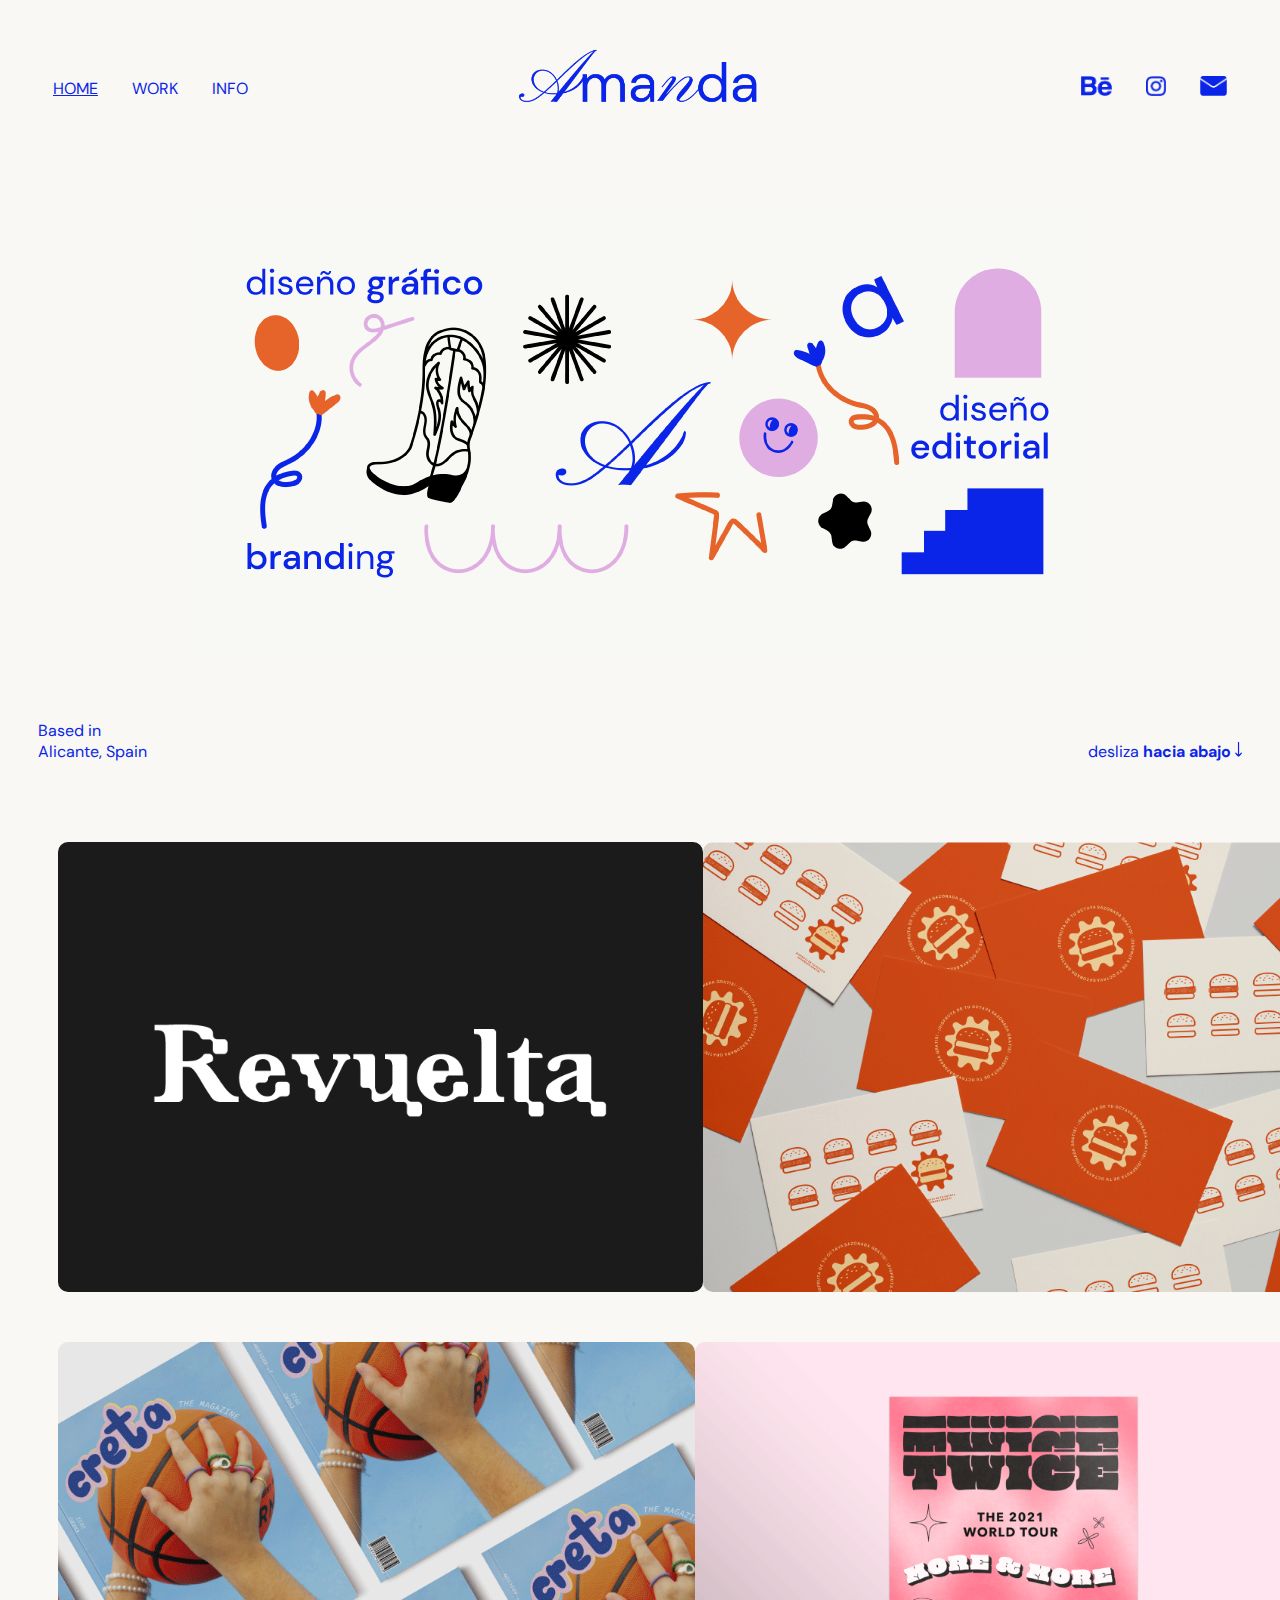
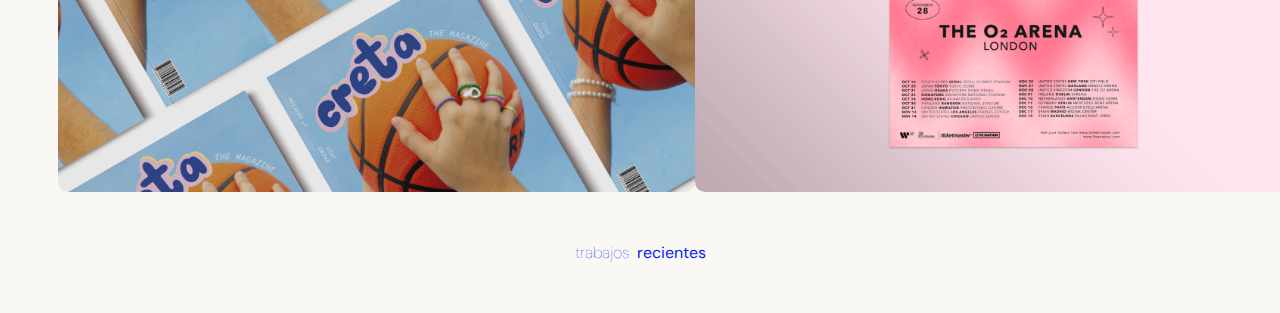
==== ejercicio_final/index.html @ d1cf4bf3 ":)" ====
<!DOCTYPE html>
<html lang="en">

<head>
    <meta charset="UTF-8">
    <meta http-equiv="X-UA-Compatible" content="IE=edge">
    <meta name="viewport" content="width=device-width, initial-scale=1.0">
    <link rel="stylesheet" href="css/style.css">
    <link
        href="https://fonts.googleapis.com/css2?family=DM+Sans:ital,wght@0,400;0,500;0,700;1,400;1,500;1,700&display=swap"
        rel="stylesheet">
    <link rel="icon" type="image/x-icon" href="img/favicon.png">
    <title>by amanda</title>
</head>

<body>
    <header>
        <ul>
            <li id="home"><a href="#">HOME</a></li>
            <li><a href="work/work.html">WORK</a></li>
            <li><a href="#">INFO</a></li>
        </ul>

        <img id="logo" src="img/amanda.png" alt="logo">

        <ul>
            <li><img class="rrss" src="img/behance.png" alt="behance"></li>
            <li><img class="rrss" src="img/ig.png" alt="instagram"></li>
            <li><img class="rrss" src="img/gmail.png" alt="correo"></li>
        </ul>

    </header>
    <main>
        <img id="cabecera" src="img/cabecera.png" alt="cabecera">
        <span id="descripcion">
            Based in <br>
            Alicante, Spain
            <span> <br>
                desliza <b>hacia abajo</b> <img id="flecha" src="img/flecha.png" alt="flecha">
            </span>
        </span>
        <div class="proyectos">
            <img src="img/revuelta.png" alt="revuelta">
            <img src="img/lasazonada.png" alt="lasazonada">
        </div>
        <div class="proyectos">
            <img src="img/creta.png" alt="creta">
            <img src="img/cartel.png" alt="cartel">
        </div>
        <span id="end">trabajos &nbsp;<b>recientes</b> </span>
    </main>

</body>

</html>
---- ejercicio_final/css/style.css ----
/* estilo general de la página */

body {
    background-color: #f9f8f5;
    font-family: 'DM Sans', sans-serif;
    color: #0b25e8;
}

::-webkit-scrollbar {
    width: 12px;
  }
   
::-webkit-scrollbar-thumb {
    background: #0b25e8; 
    border-radius: 10px;
  }

/* estilo encabezado */

header {
    padding: 30px;
    display: flex;
    align-items: center;
    justify-content: space-between;
    margin: auto;
}

a.visited {
	color: #0b25e8;
}

ul {
    padding: 0%;
}

li {
    list-style: none;
    display: inline;
    margin: 15px;
}

li a {
    text-decoration: none;
    color: #0b25e8;
}

li a:hover {
    color: #e6642a;
}

#home {
    text-decoration: underline;
}

#logo {
    height: 100px;
    margin-right: 50px;
}

.rrss {
    height: 20px;
}

/* estilo cuerpo */

main {
    padding-top: 40px;
}

#cabecera { 
    display: block;
    margin: auto;
    margin-bottom: 30px;
    justify-content: center;
}

#descripcion {
    display: flex;
    justify-content: space-between;
    padding: 30px;
    margin: auto;
}

#flecha {
    height: 15px;
}

#end {
    font-weight: lighter;
    display: flex;
    justify-content: center;
    margin-bottom: 50px;
}

.proyectos {
    display: flex;
    justify-content: space-between;
    height: 450px;
    margin: 50px;
}

.proyectos img {
    border-radius:10px;
}
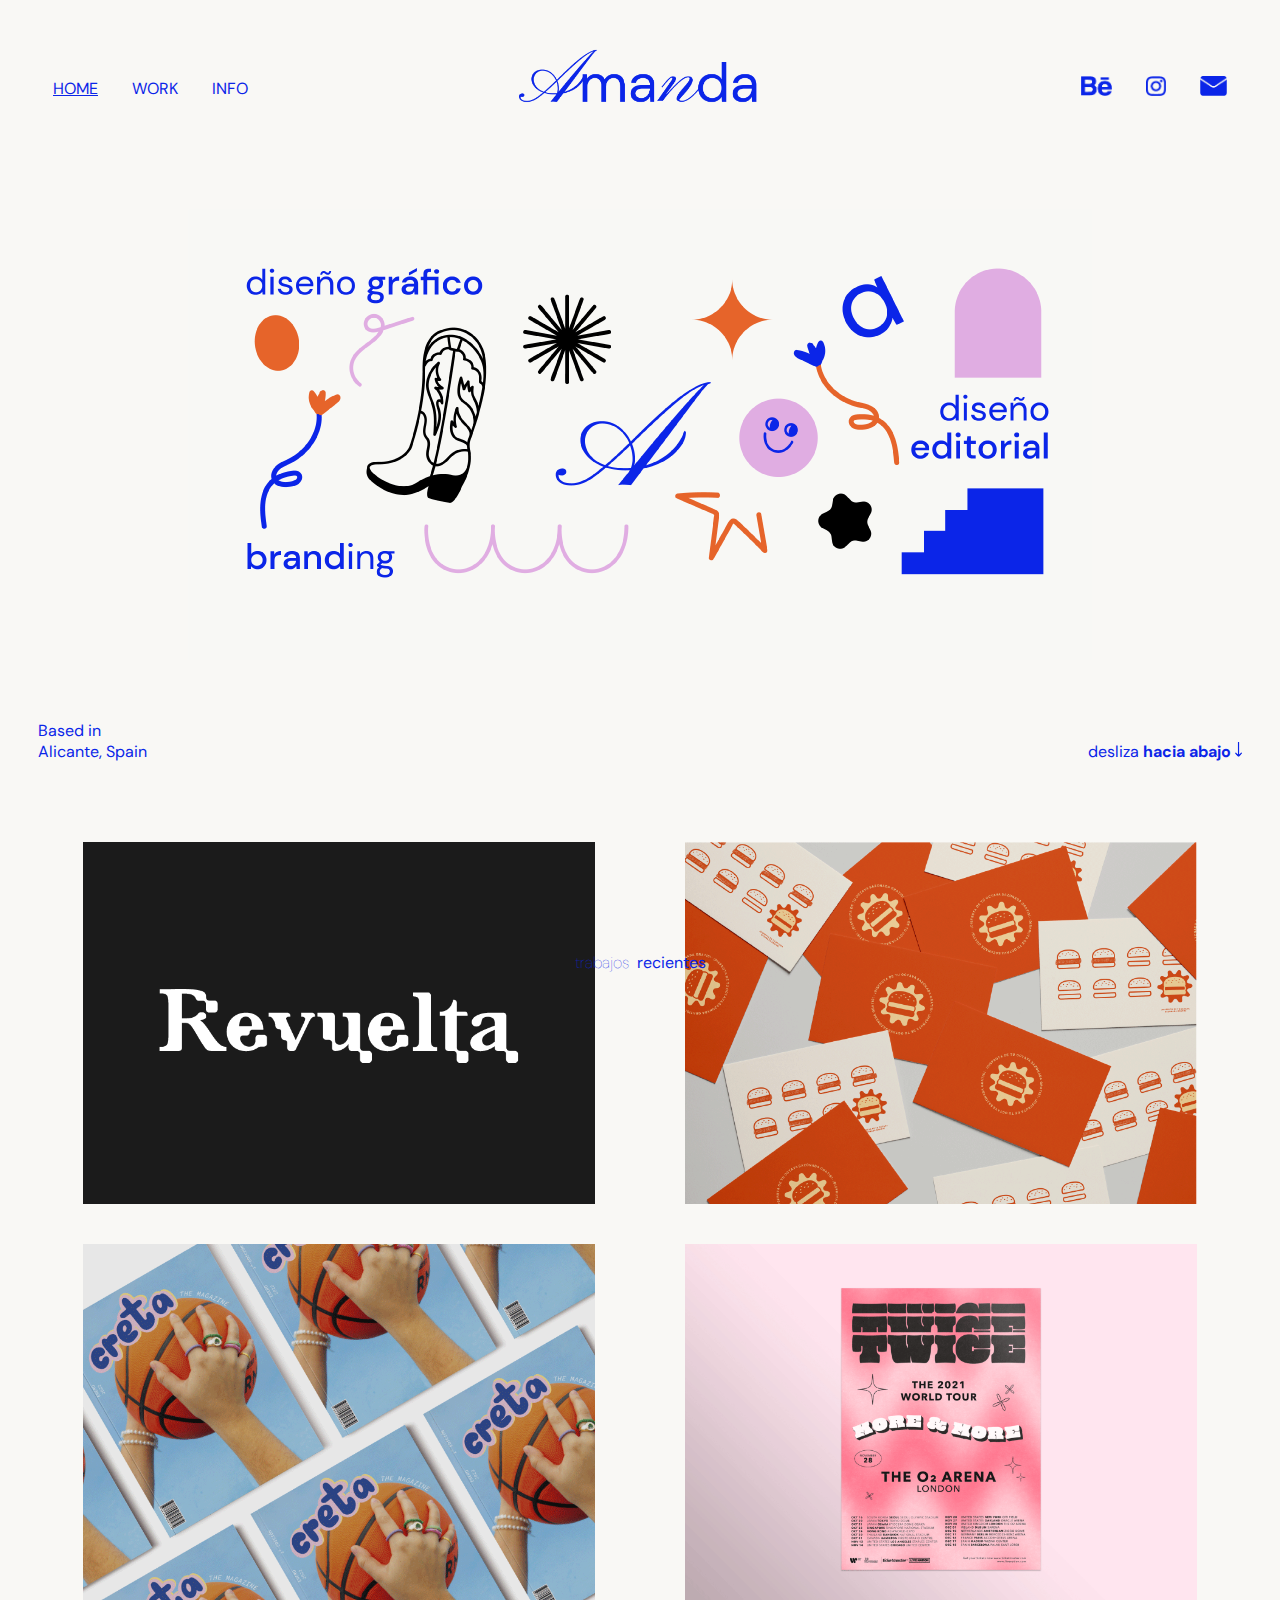
==== commit 77f0f391: "hola" ====
--- a/ejercicio_final/index.html
+++ b/ejercicio_final/index.html
@@ -42,13 +42,13 @@
         <div class="proyectos">
             <img src="img/revuelta.png" alt="revuelta">
             <img src="img/lasazonada.png" alt="lasazonada">
-        </div>
-        <div class="proyectos">
             <img src="img/creta.png" alt="creta">
             <img src="img/cartel.png" alt="cartel">
         </div>
-        <span id="end">trabajos &nbsp;<b>recientes</b> </span>
     </main>
+    <footer>
+        <span class="end">trabajos &nbsp;<b>recientes</b> </span>
+    </footer>
 
 </body>
 
--- a/ejercicio_final/css/style.css
+++ b/ejercicio_final/css/style.css
@@ -66,6 +66,7 @@
 
 main {
     padding-top: 40px;
+    display: block;
 }
 
 #cabecera { 
@@ -86,23 +87,29 @@
     height: 15px;
 }
 
-#end {
+.end {
     font-weight: lighter;
     display: flex;
     justify-content: center;
-    margin-bottom: 50px;
 }
 
 .proyectos {
     display: flex;
-    justify-content: space-between;
-    height: 450px;
-    margin: 50px;
+    flex-wrap: wrap;
+    justify-content: space-around;
+    height: 100px;
+    margin: 30px;
 }
 
 .proyectos img {
     border-radius:10px;
+    width: 40vw;
+    padding: 20px;
 }
 
+/* estilo footer */
 
+footer {
+    display: block;
+}
 
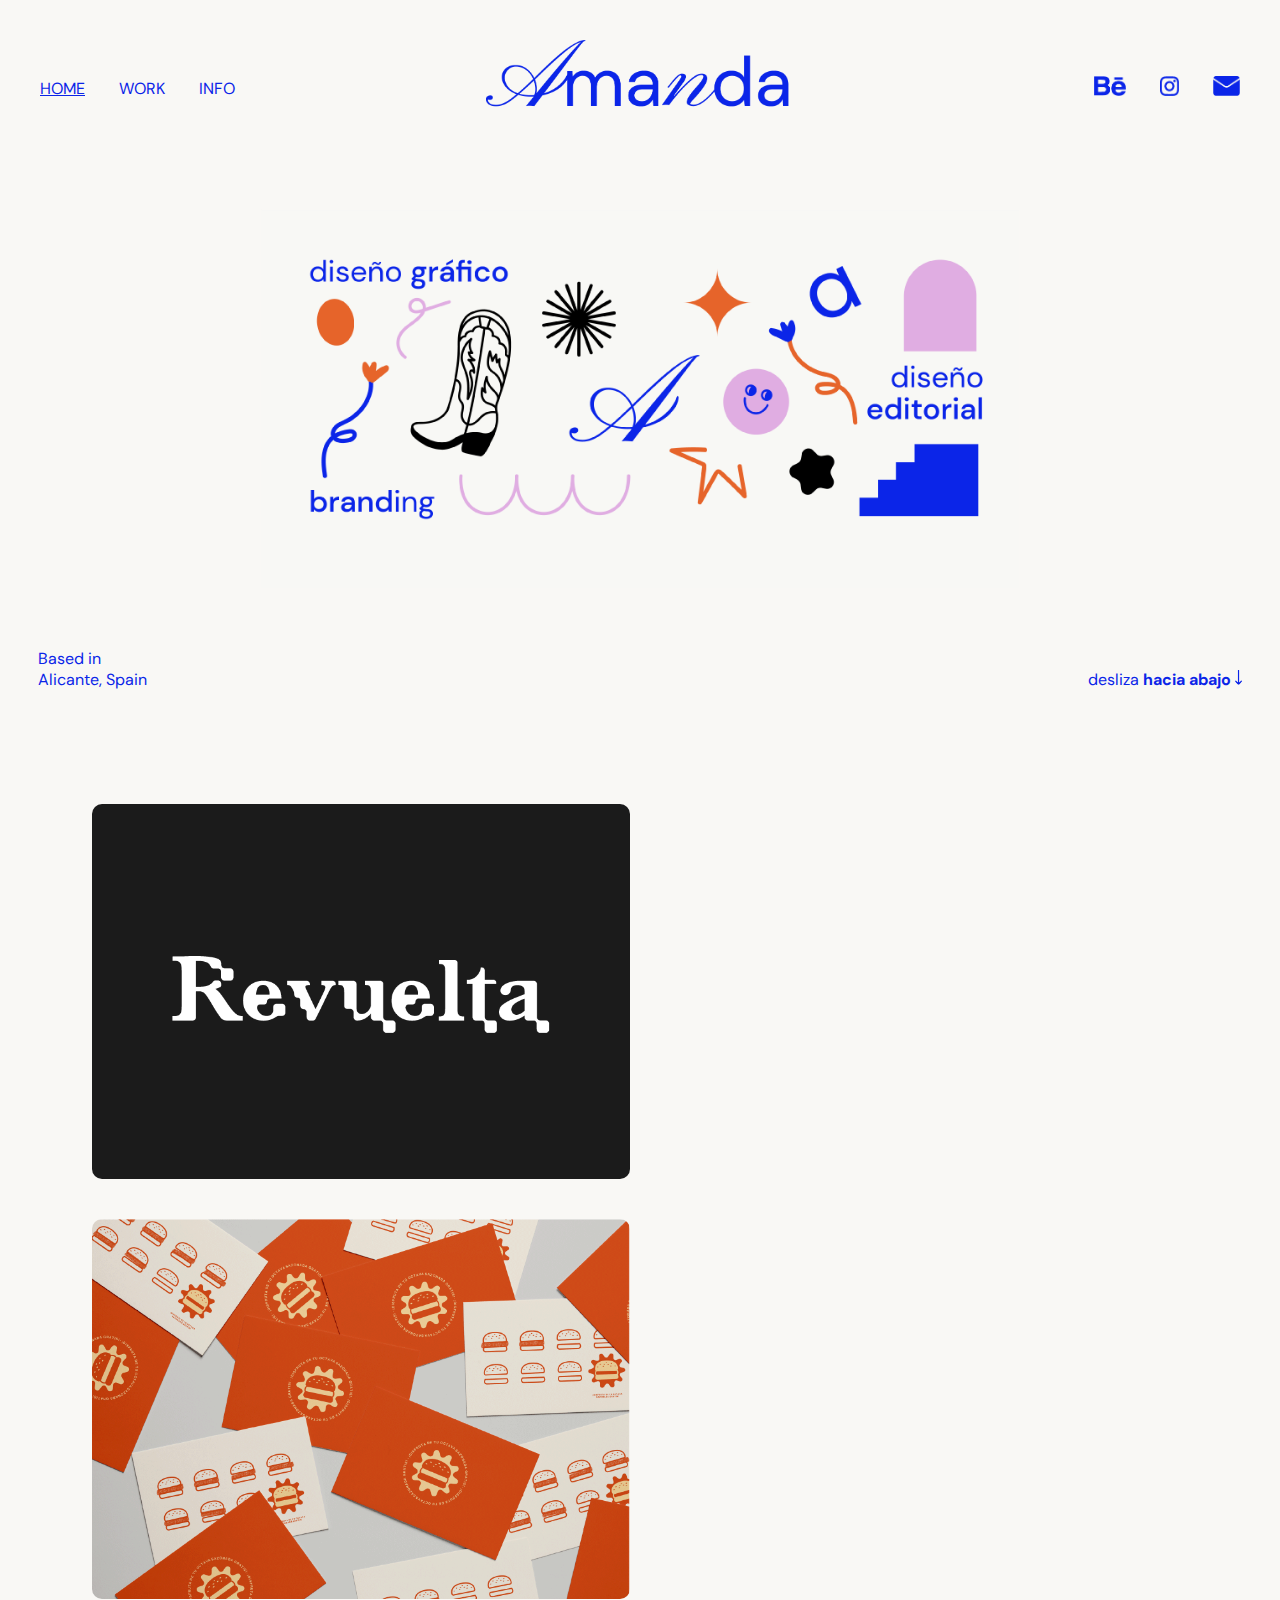
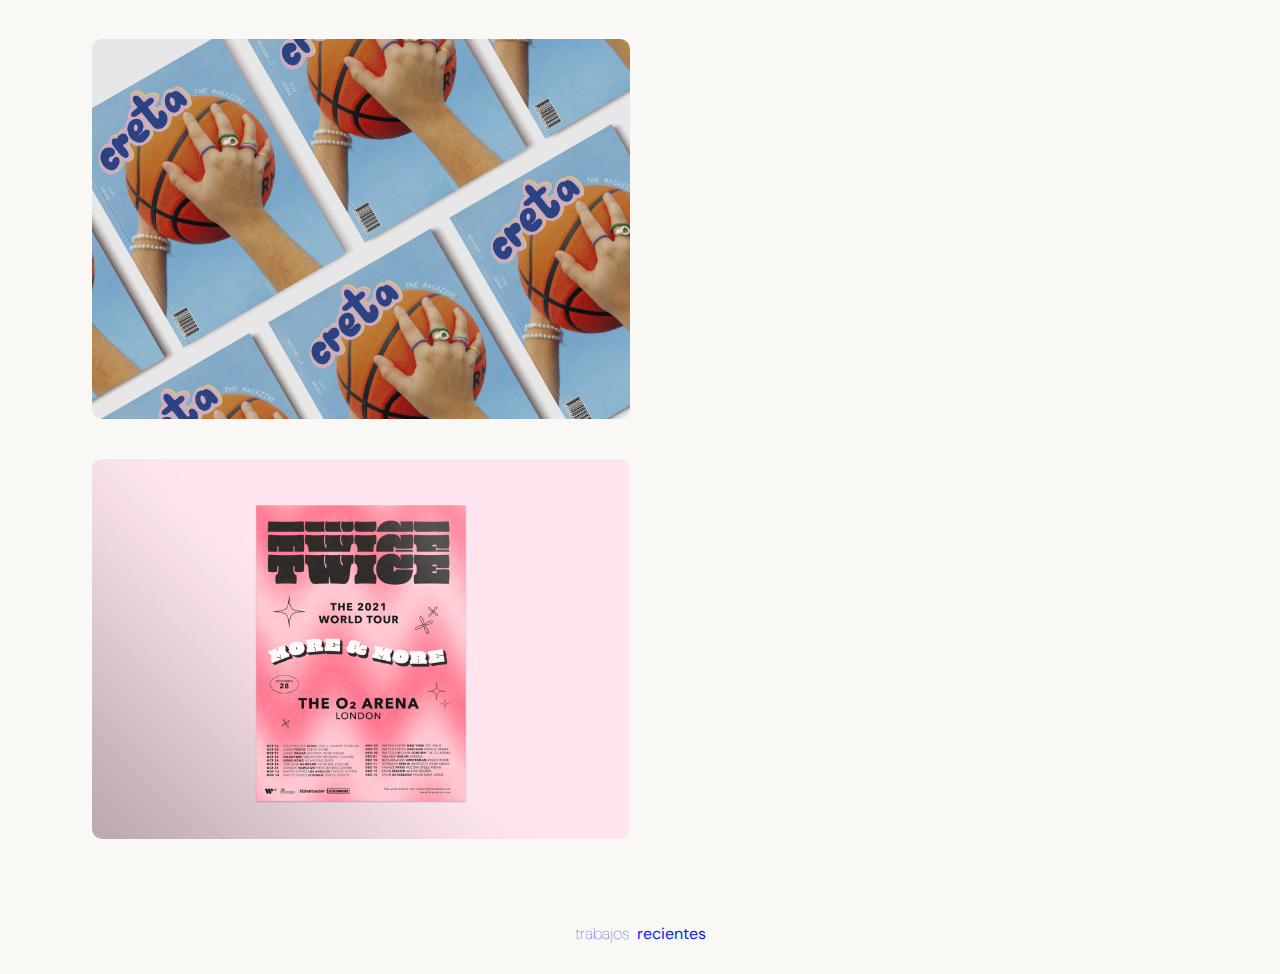
==== commit 5e2a6307: ":)" ====
--- a/ejercicio_final/index.html
+++ b/ejercicio_final/index.html
@@ -24,9 +24,9 @@
         <img id="logo" src="img/amanda.png" alt="logo">
 
         <ul>
-            <li><img class="rrss" src="img/behance.png" alt="behance"></li>
-            <li><img class="rrss" src="img/ig.png" alt="instagram"></li>
-            <li><img class="rrss" src="img/gmail.png" alt="correo"></li>
+            <li><a href="https://www.behance.net/amandaburgos3"><img class="rrss" src="img/behance.png" alt="behance"></a> </li>
+            <li><a href="https://www.instagram.com/amand4.png/"> <img class="rrss" src="img/ig.png" alt="instagram"></a></li>
+            <li><a href="mailto:amandaburgos@alu.easda.es"> <img class="rrss" src="img/gmail.png" alt="correo"></a></li>
         </ul>
 
     </header>
--- a/ejercicio_final/css/style.css
+++ b/ejercicio_final/css/style.css
@@ -19,7 +19,7 @@
 /* estilo encabezado */
 
 header {
-    padding: 30px;
+    padding: 17px;
     display: flex;
     align-items: center;
     justify-content: space-between;
@@ -54,7 +54,7 @@
 }
 
 #logo {
-    height: 100px;
+    width: 25%;
     margin-right: 50px;
 }
 
@@ -72,6 +72,7 @@
 #cabecera { 
     display: block;
     margin: auto;
+    width: 60%;
     margin-bottom: 30px;
     justify-content: center;
 }
@@ -87,23 +88,17 @@
     height: 15px;
 }
 
-.end {
-    font-weight: lighter;
-    display: flex;
-    justify-content: center;
-}
-
 .proyectos {
     display: flex;
     flex-wrap: wrap;
-    justify-content: space-around;
-    height: 100px;
-    margin: 30px;
+    justify-content: space-between;
+    width: 90vw;
+    margin: 5vw;
 }
 
 .proyectos img {
-    border-radius:10px;
-    width: 40vw;
+    border-radius:30px;
+    width: 42vmax;
     padding: 20px;
 }
 
@@ -113,3 +108,10 @@
     display: block;
 }
 
+.end {
+    font-weight: lighter;
+    display: flex;
+    justify-content: center;
+    margin-bottom: 30px;
+}
+
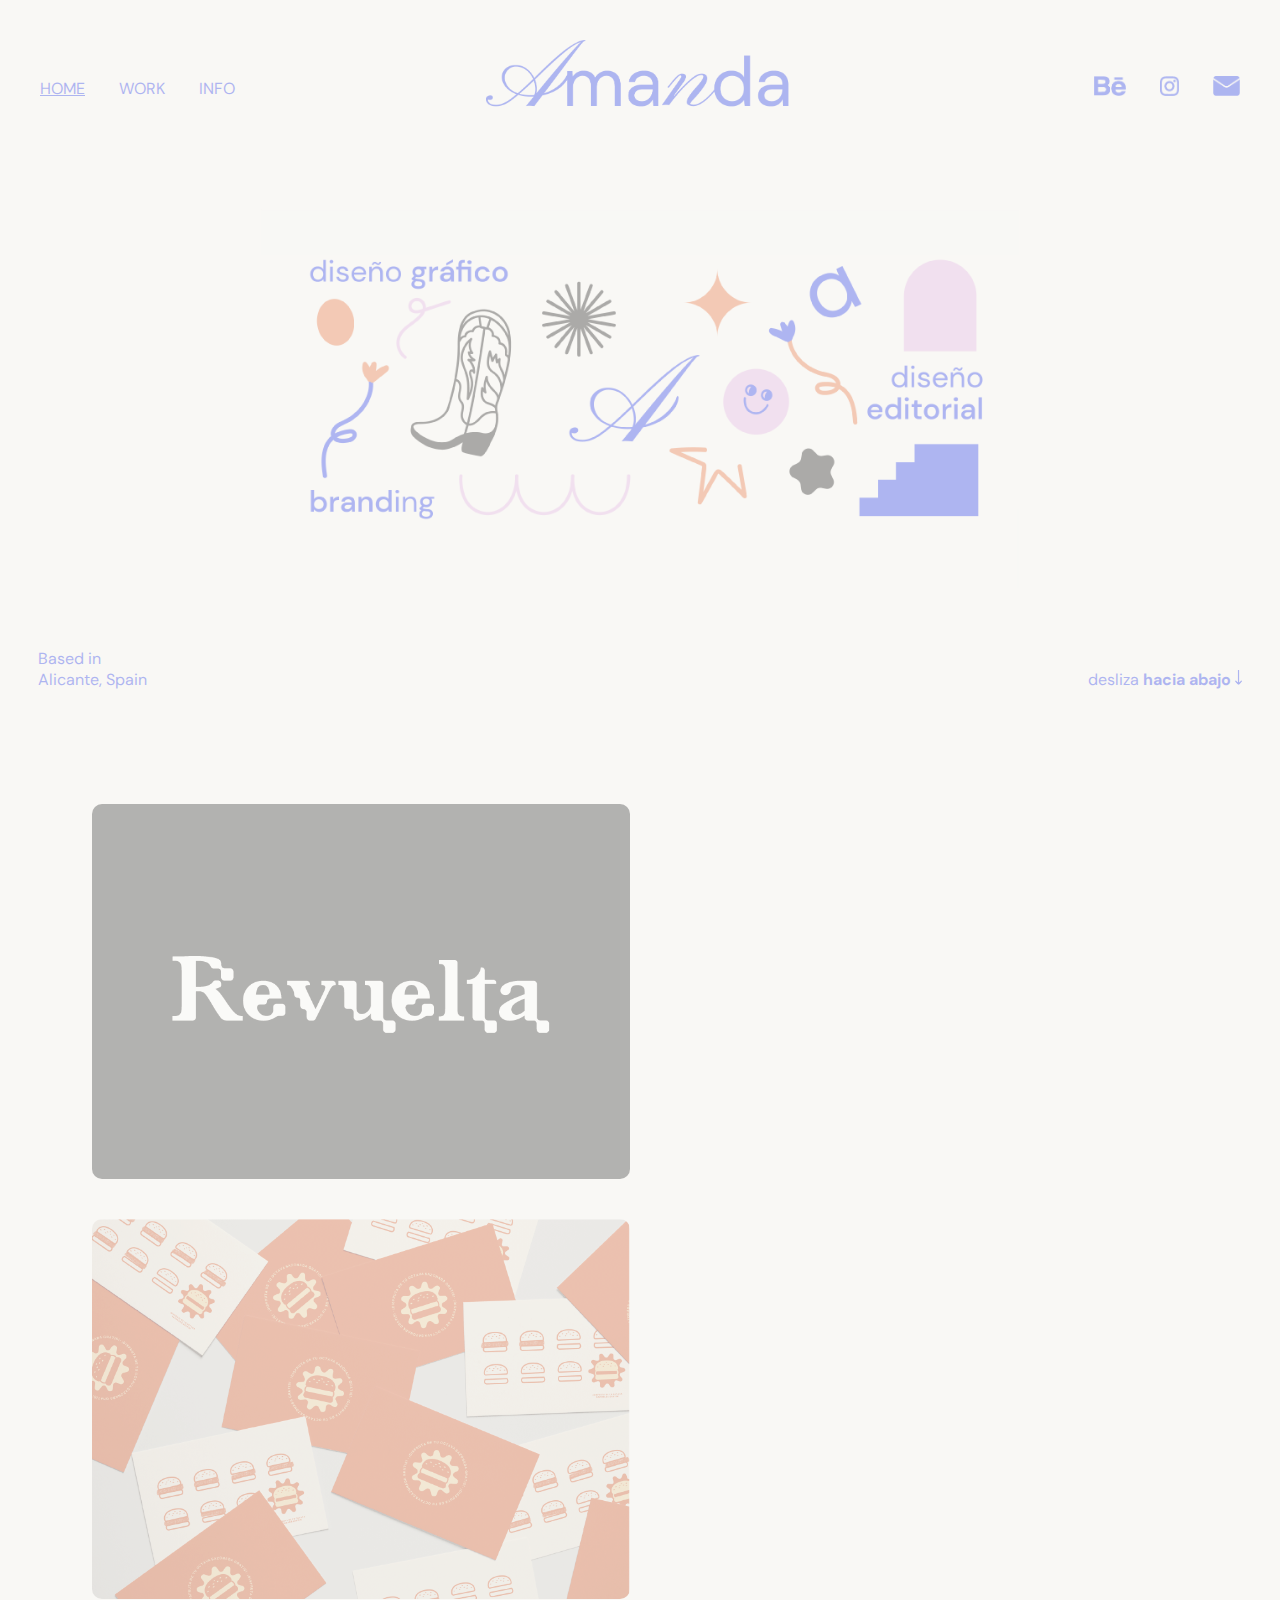
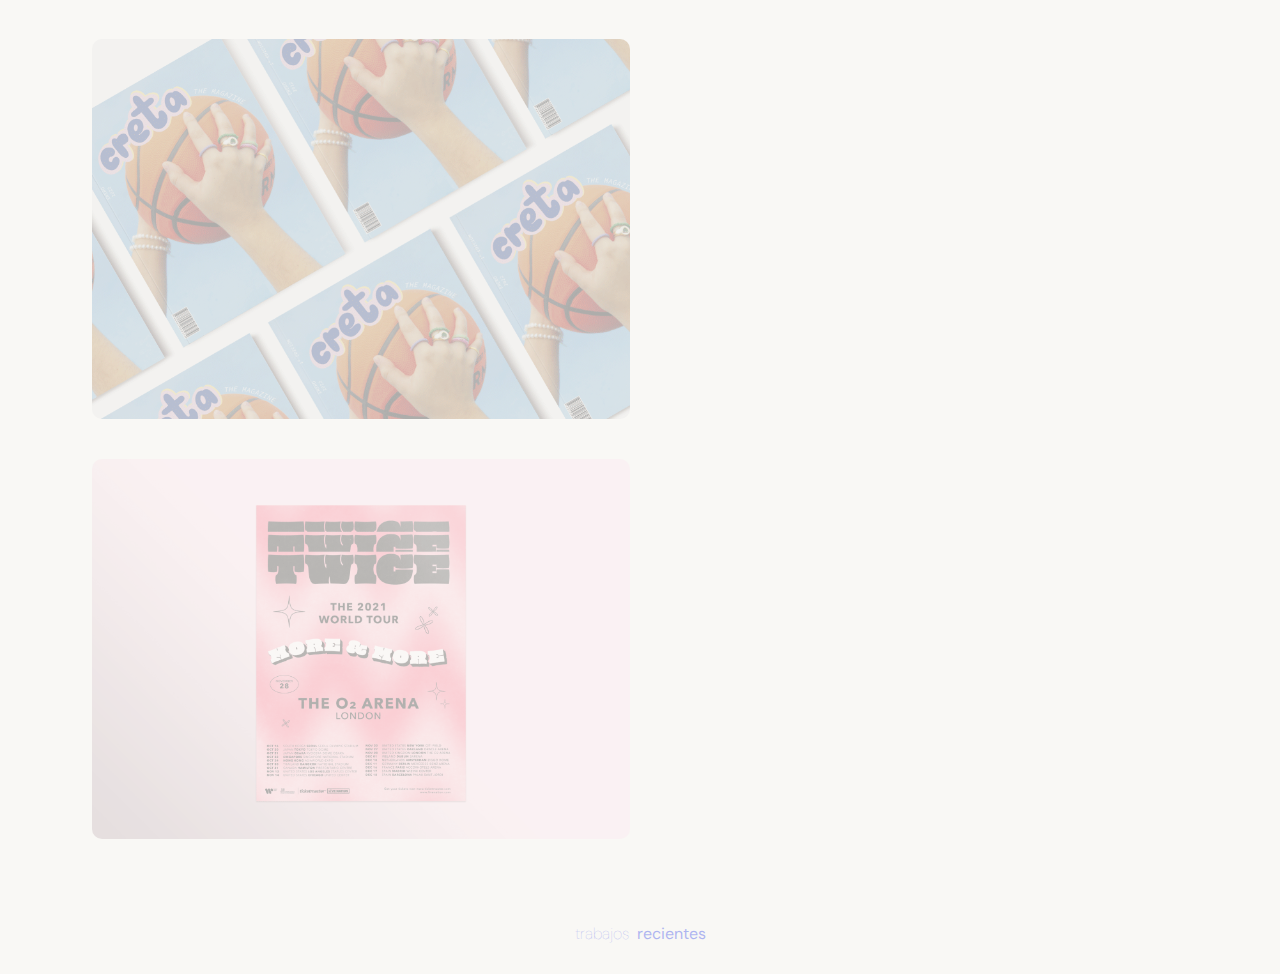
==== commit 64aa2ba6: ":)" ====
--- a/ejercicio_final/index.html
+++ b/ejercicio_final/index.html
@@ -5,11 +5,19 @@
     <meta charset="UTF-8">
     <meta http-equiv="X-UA-Compatible" content="IE=edge">
     <meta name="viewport" content="width=device-width, initial-scale=1.0">
+    <script type="text/javascript" src="https://ajax.googleapis.com/ajax/libs/jquery/1.7.2/jquery.min.js"></script>
+    <script type="text/javascript">
+   $(document).ready(function(){
+   $('body').hide();
+   $('body').fadeIn(2000);
+   });
+   </script>
     <link rel="stylesheet" href="css/style.css">
     <link
         href="https://fonts.googleapis.com/css2?family=DM+Sans:ital,wght@0,400;0,500;0,700;1,400;1,500;1,700&display=swap"
         rel="stylesheet">
     <link rel="icon" type="image/x-icon" href="img/favicon.png">
+
     <title>by amanda</title>
 </head>
 
@@ -45,6 +53,7 @@
             <img src="img/creta.png" alt="creta">
             <img src="img/cartel.png" alt="cartel">
         </div>
+        
     </main>
     <footer>
         <span class="end">trabajos &nbsp;<b>recientes</b> </span>
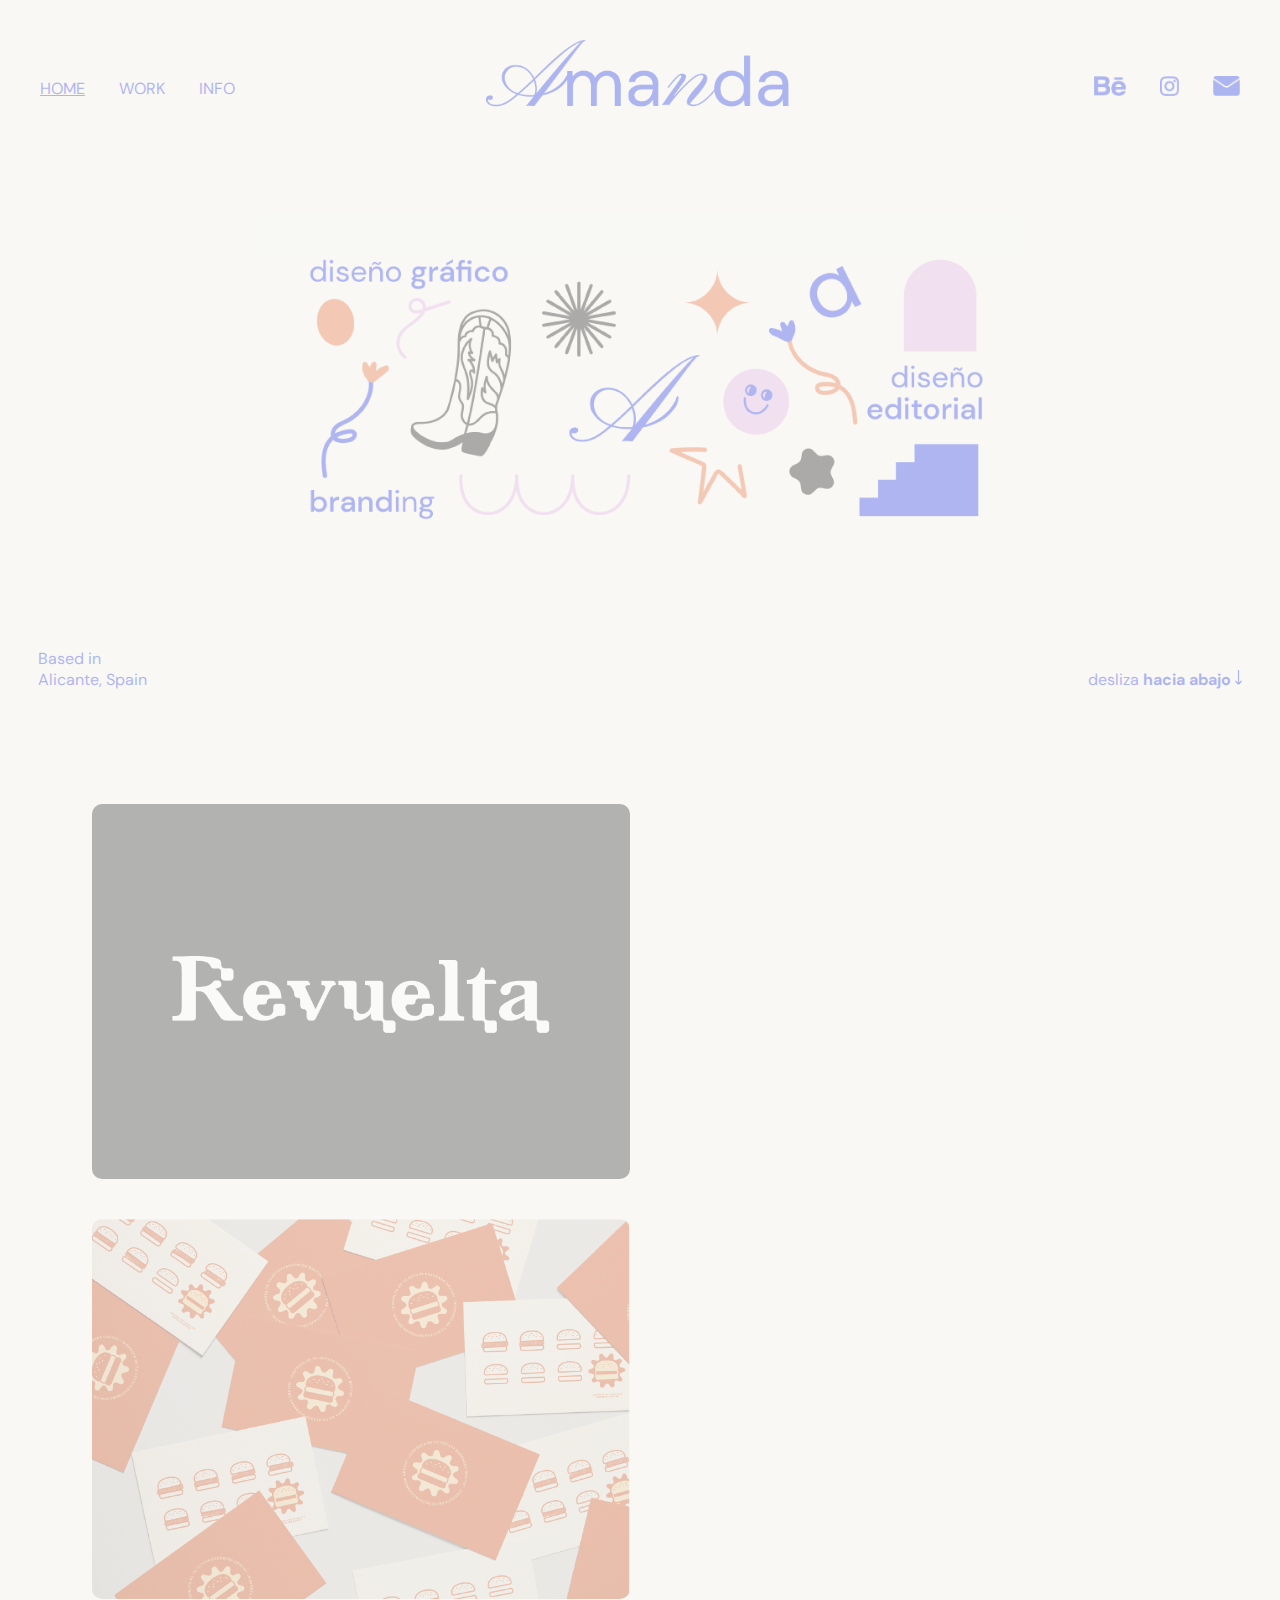
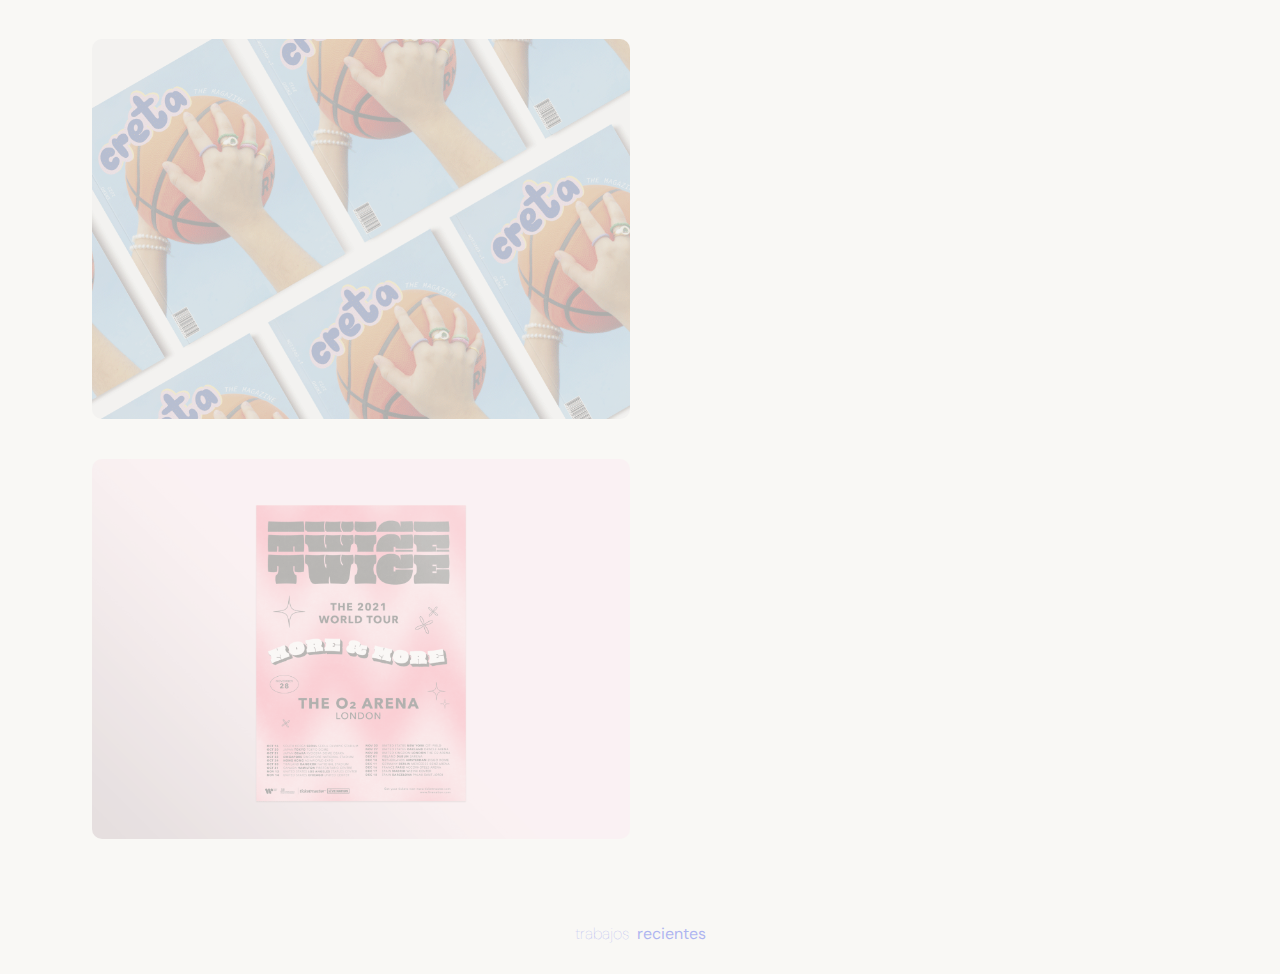
==== commit 395b6d41: "holis" ====
--- a/ejercicio_final/index.html
+++ b/ejercicio_final/index.html
@@ -26,7 +26,7 @@
         <ul>
             <li id="home"><a href="#">HOME</a></li>
             <li><a href="work/work.html">WORK</a></li>
-            <li><a href="#">INFO</a></li>
+            <li><a href="info/info.html">INFO</a></li>
         </ul>
 
         <img id="logo" src="img/amanda.png" alt="logo">
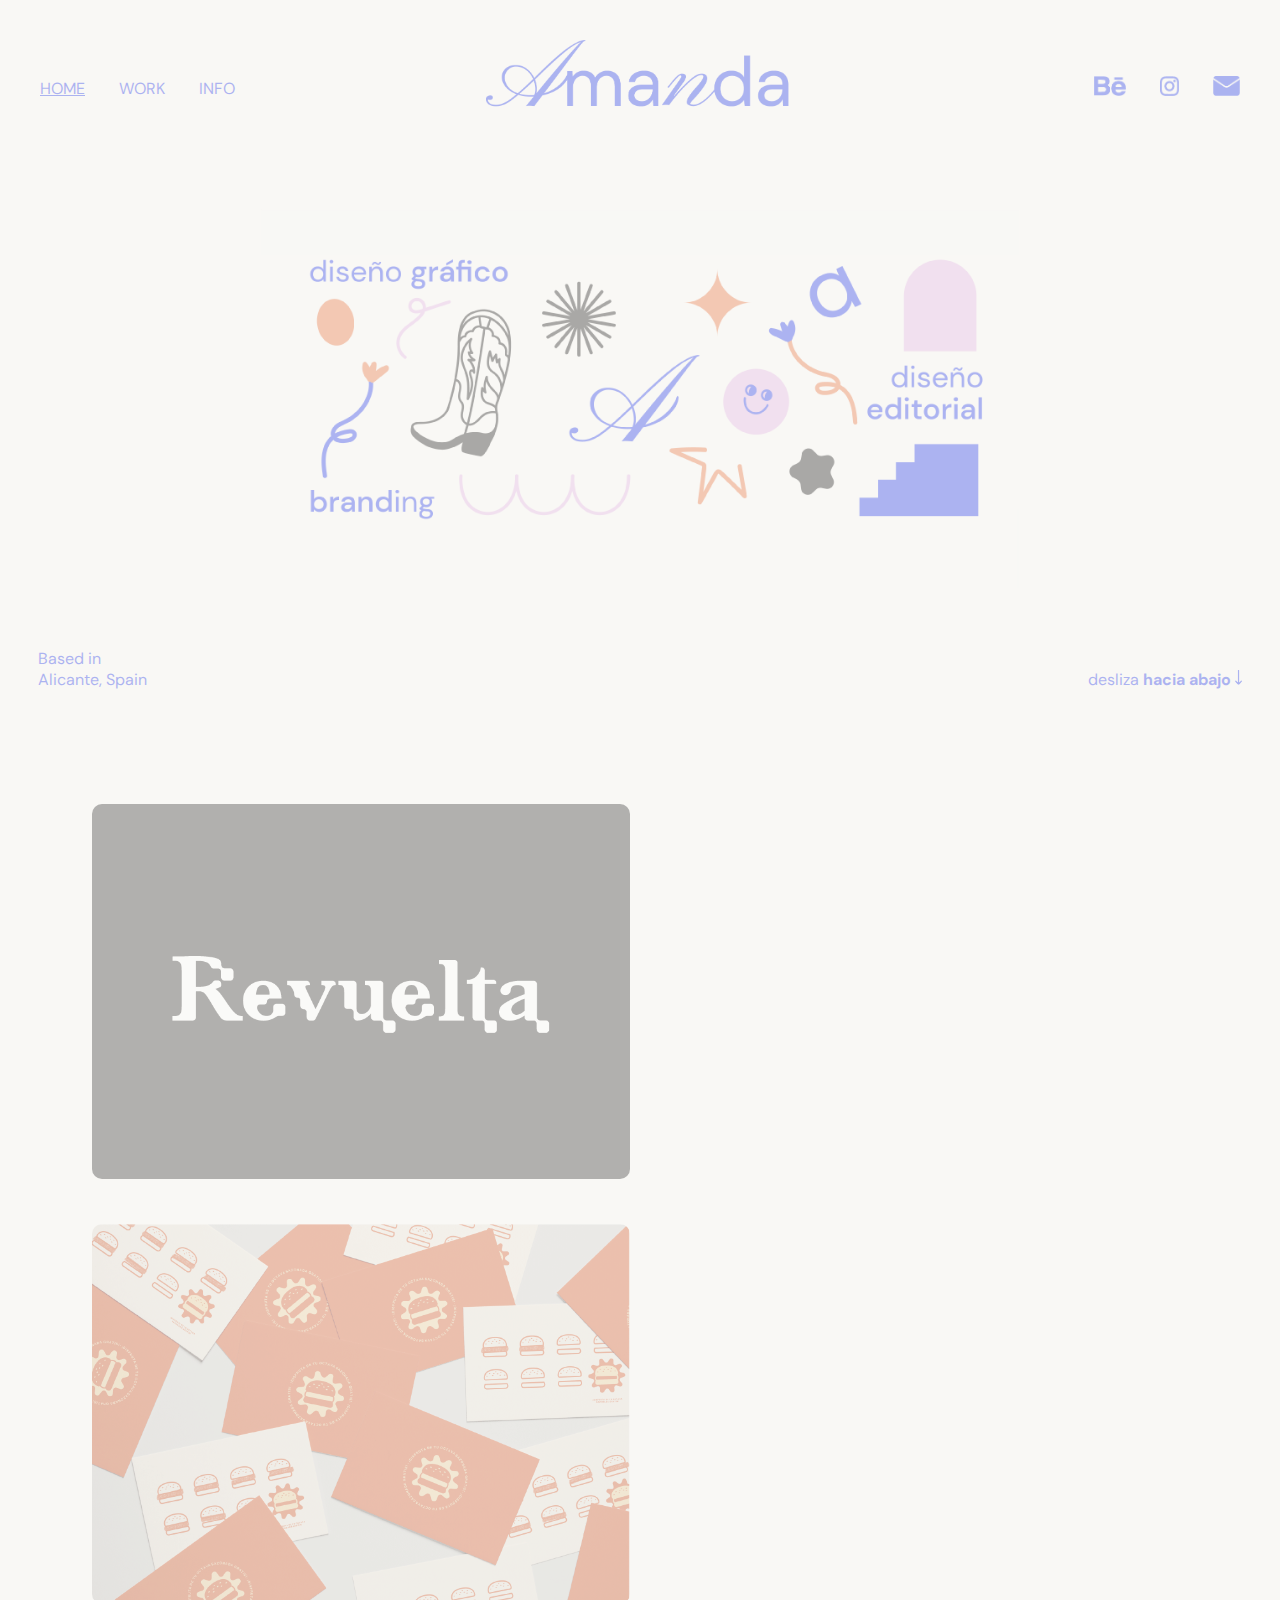
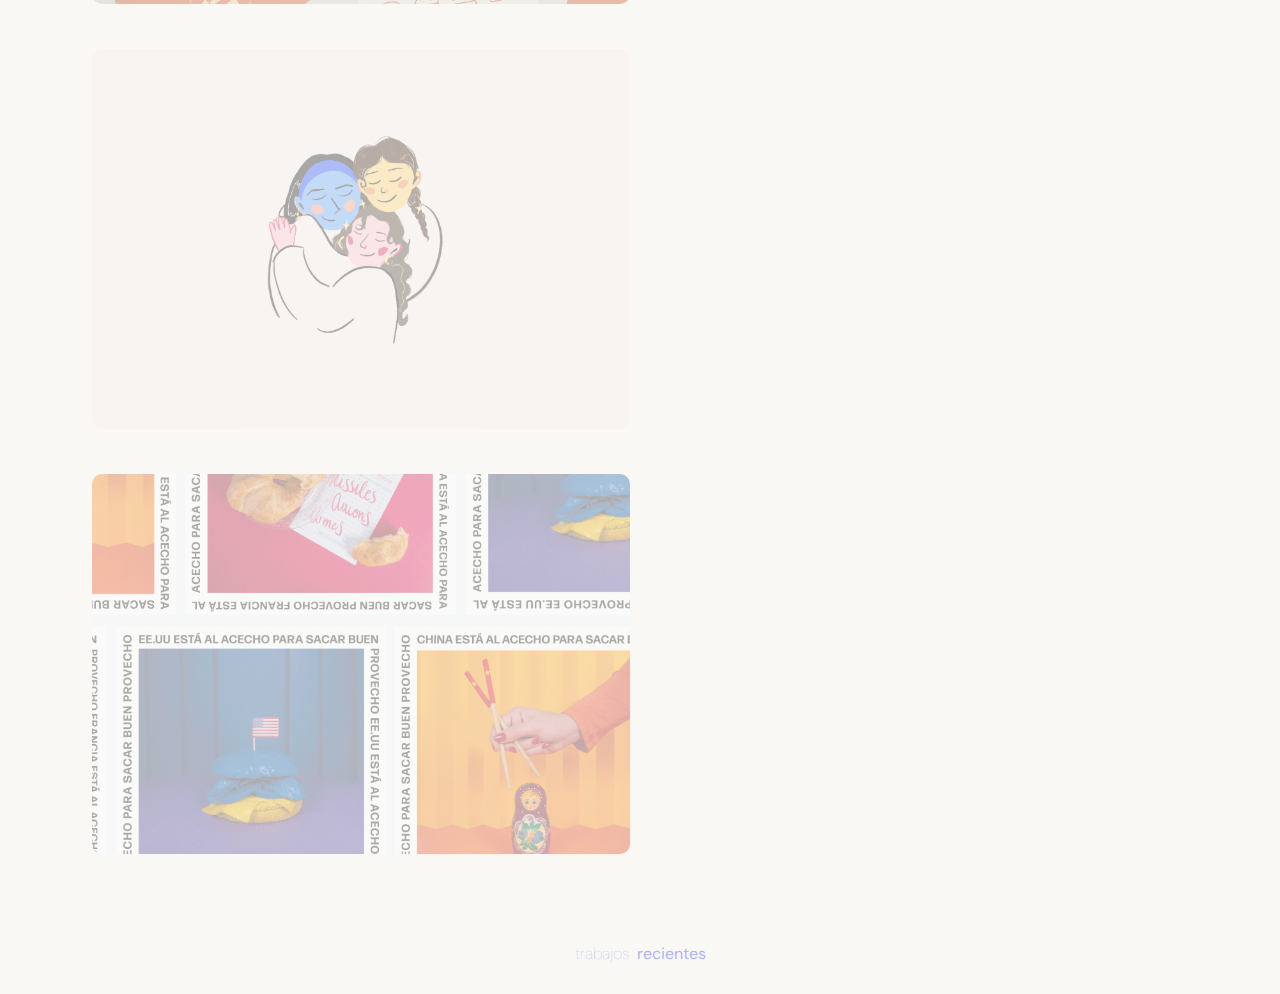
==== commit d926d682: "hola :)" ====
--- a/ejercicio_final/index.html
+++ b/ejercicio_final/index.html
@@ -7,11 +7,11 @@
     <meta name="viewport" content="width=device-width, initial-scale=1.0">
     <script type="text/javascript" src="https://ajax.googleapis.com/ajax/libs/jquery/1.7.2/jquery.min.js"></script>
     <script type="text/javascript">
-   $(document).ready(function(){
-   $('body').hide();
-   $('body').fadeIn(2000);
-   });
-   </script>
+        $(document).ready(function () {
+            $('body').hide();
+            $('body').fadeIn(2000);
+        });
+    </script>
     <link rel="stylesheet" href="css/style.css">
     <link
         href="https://fonts.googleapis.com/css2?family=DM+Sans:ital,wght@0,400;0,500;0,700;1,400;1,500;1,700&display=swap"
@@ -32,8 +32,10 @@
         <img id="logo" src="img/amanda.png" alt="logo">
 
         <ul>
-            <li><a href="https://www.behance.net/amandaburgos3"><img class="rrss" src="img/behance.png" alt="behance"></a> </li>
-            <li><a href="https://www.instagram.com/amand4.png/"> <img class="rrss" src="img/ig.png" alt="instagram"></a></li>
+            <li><a href="https://www.behance.net/amandaburgos3"><img class="rrss" src="img/behance.png"
+                        alt="behance"></a> </li>
+            <li><a href="https://www.instagram.com/amand4.png/"> <img class="rrss" src="img/ig.png" alt="instagram"></a>
+            </li>
             <li><a href="mailto:amandaburgos@alu.easda.es"> <img class="rrss" src="img/gmail.png" alt="correo"></a></li>
         </ul>
 
@@ -48,12 +50,26 @@
             </span>
         </span>
         <div class="proyectos">
-            <img src="img/revuelta.png" alt="revuelta">
-            <img src="img/lasazonada.png" alt="lasazonada">
-            <img src="img/creta.png" alt="creta">
-            <img src="img/cartel.png" alt="cartel">
+            <div class="grupo">
+                <div class="visible"><img src="img/revuelta.png" alt="revuelta"></div>
+                <div class="oculta"><img src="img/revuelta2.png" alt="revuelta2"> </div>
+            </div>
+            <div class="grupo">
+                <div class="visible"><img src="img/lasazonada.png" alt="lasazonada"></div>
+                <div class="oculta"><img src="img/lasazonada2.png" alt="lasazonada2"> </div>
+            </div>
+            <div class="grupo">
+                <div class="visible"><img src="img/ilustracion.png" alt="ilu"></div>
+                <div class="oculta"> <img src="img/ilustracion2.png" alt="ilu2"></div>
+            </div>
+            <div class="grupo">
+                <div class="visible">
+                    <img src="img/cultura.png" alt="cartel">
+                </div>
+                <div class="oculta"> <img src="img/cultura2.png" alt="cultura2"></div>
+            </div>
         </div>
-        
+
     </main>
     <footer>
         <span class="end">trabajos &nbsp;<b>recientes</b> </span>
--- a/ejercicio_final/css/style.css
+++ b/ejercicio_final/css/style.css
@@ -102,6 +102,18 @@
     padding: 20px;
 }
 
+.oculta {
+    display: none;
+}
+
+.grupo:hover .visible {
+    display: none;
+}
+
+.grupo:hover .oculta {
+    display: block;
+}
+
 /* estilo footer */
 
 footer {
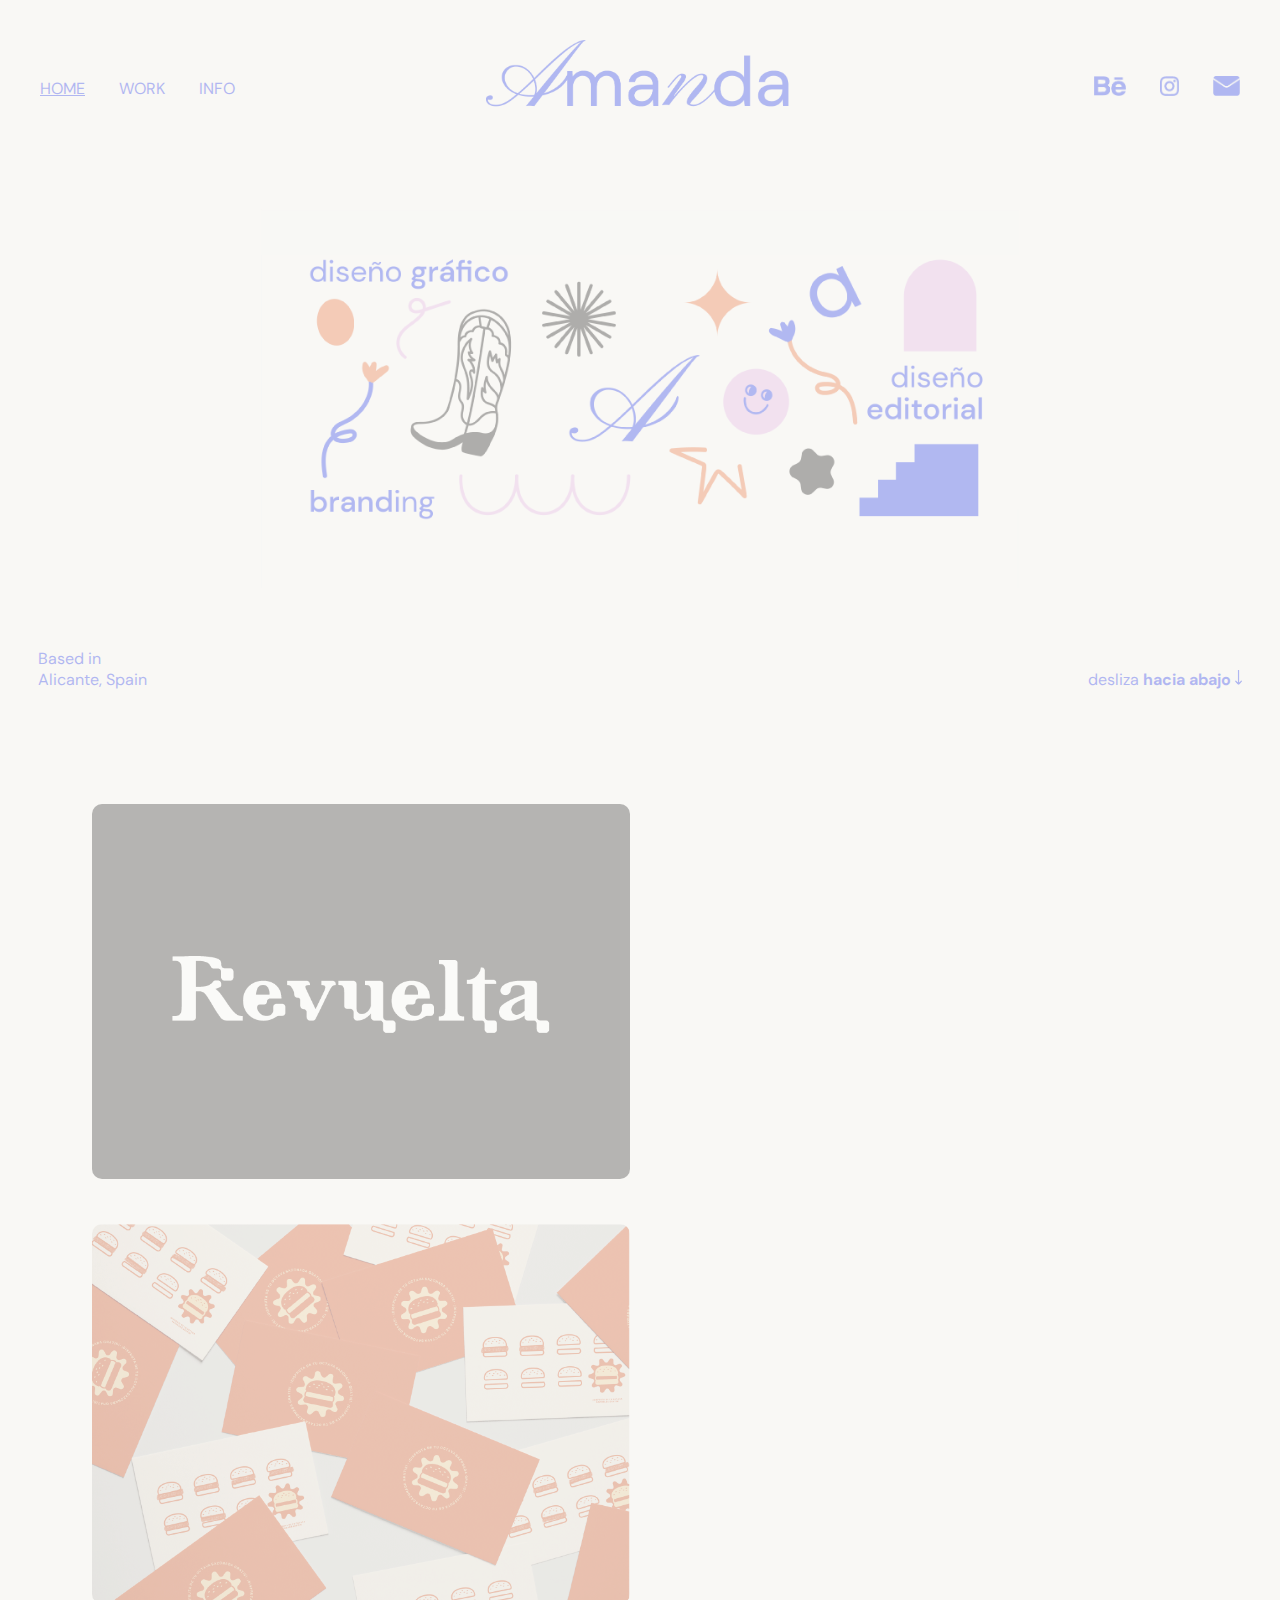
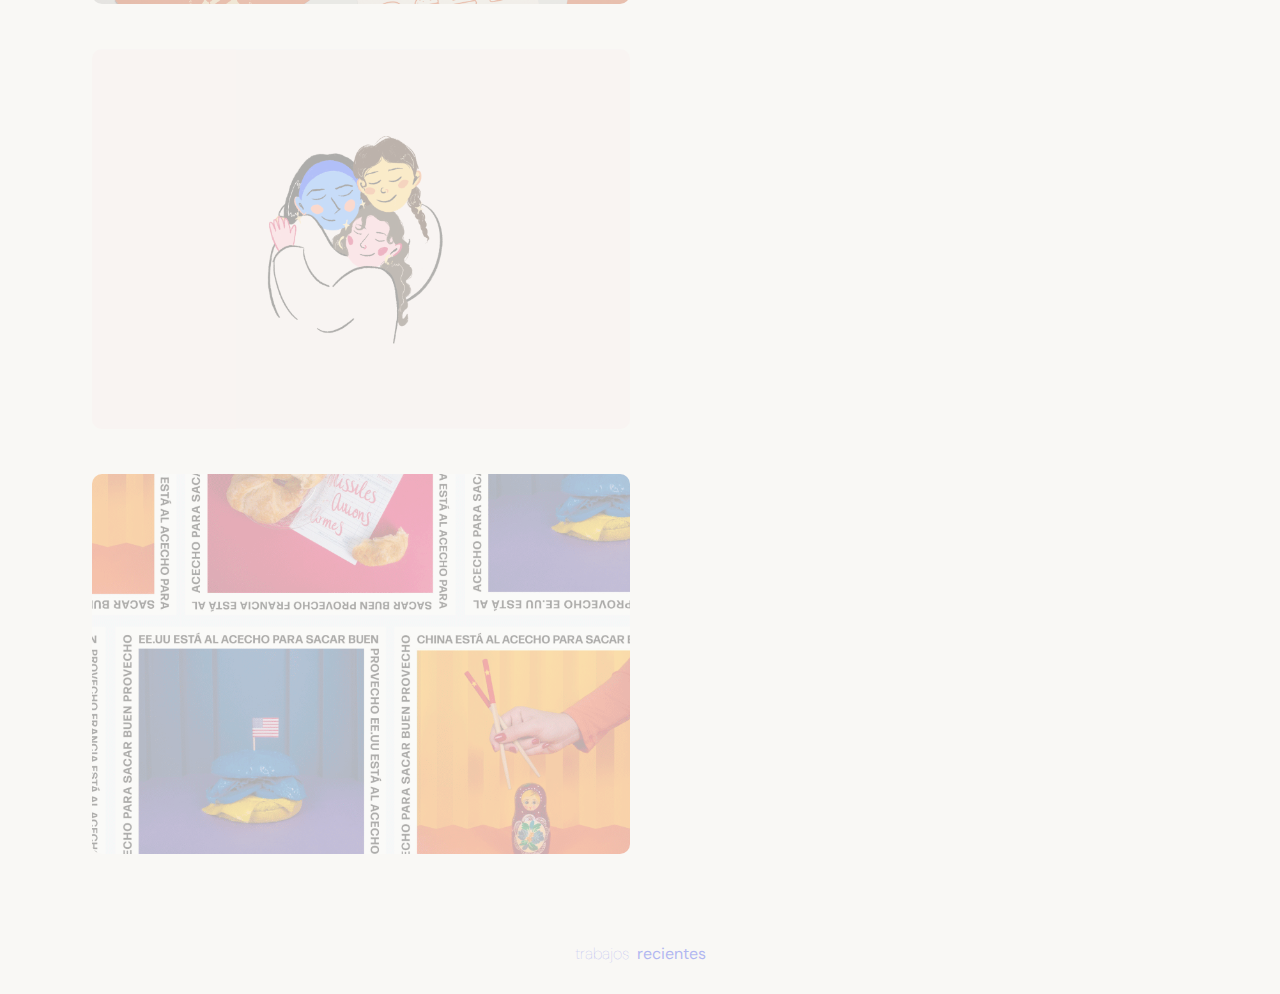
==== commit 522dc358: ":)" ====
--- a/ejercicio_final/index.html
+++ b/ejercicio_final/index.html
@@ -63,9 +63,7 @@
                 <div class="oculta"> <img src="img/ilustracion2.png" alt="ilu2"></div>
             </div>
             <div class="grupo">
-                <div class="visible">
-                    <img src="img/cultura.png" alt="cartel">
-                </div>
+                <div class="visible"><img src="img/cultura.png" alt="cartel"></div>
                 <div class="oculta"> <img src="img/cultura2.png" alt="cultura2"></div>
             </div>
         </div>
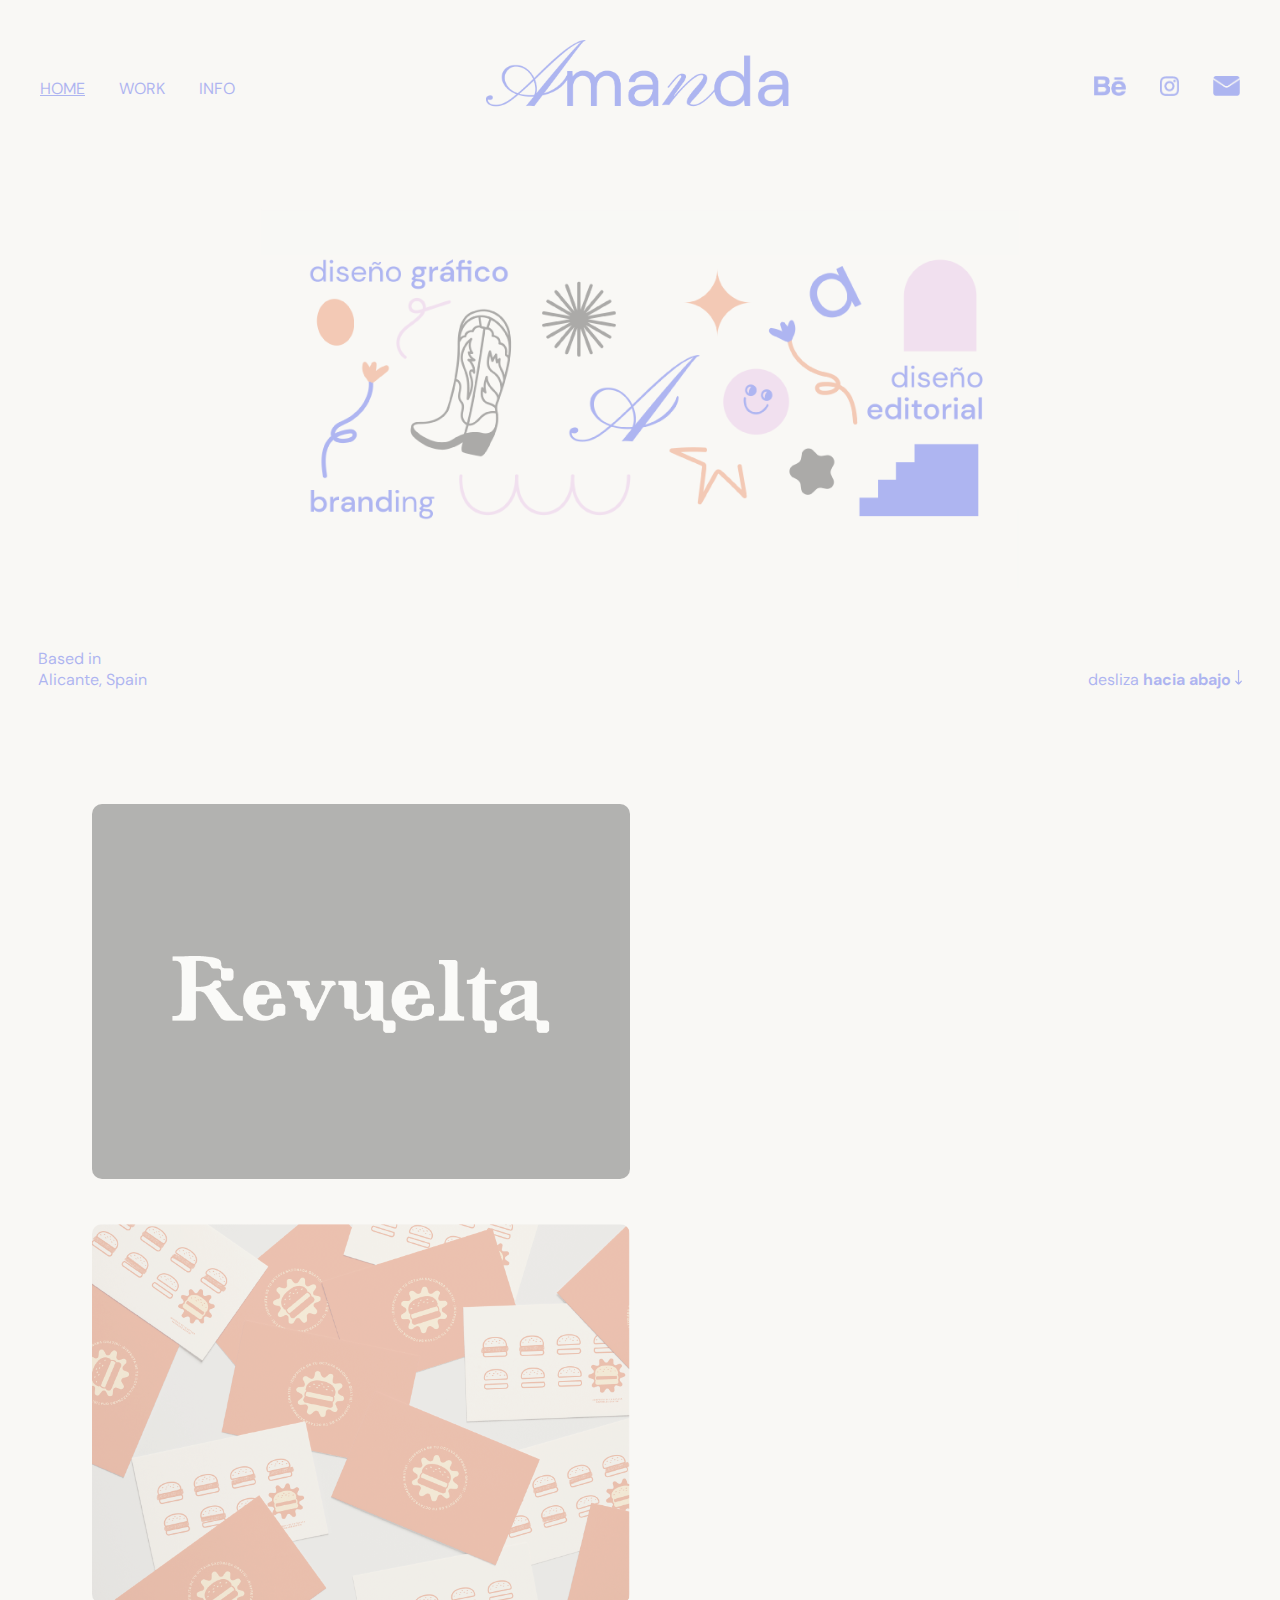
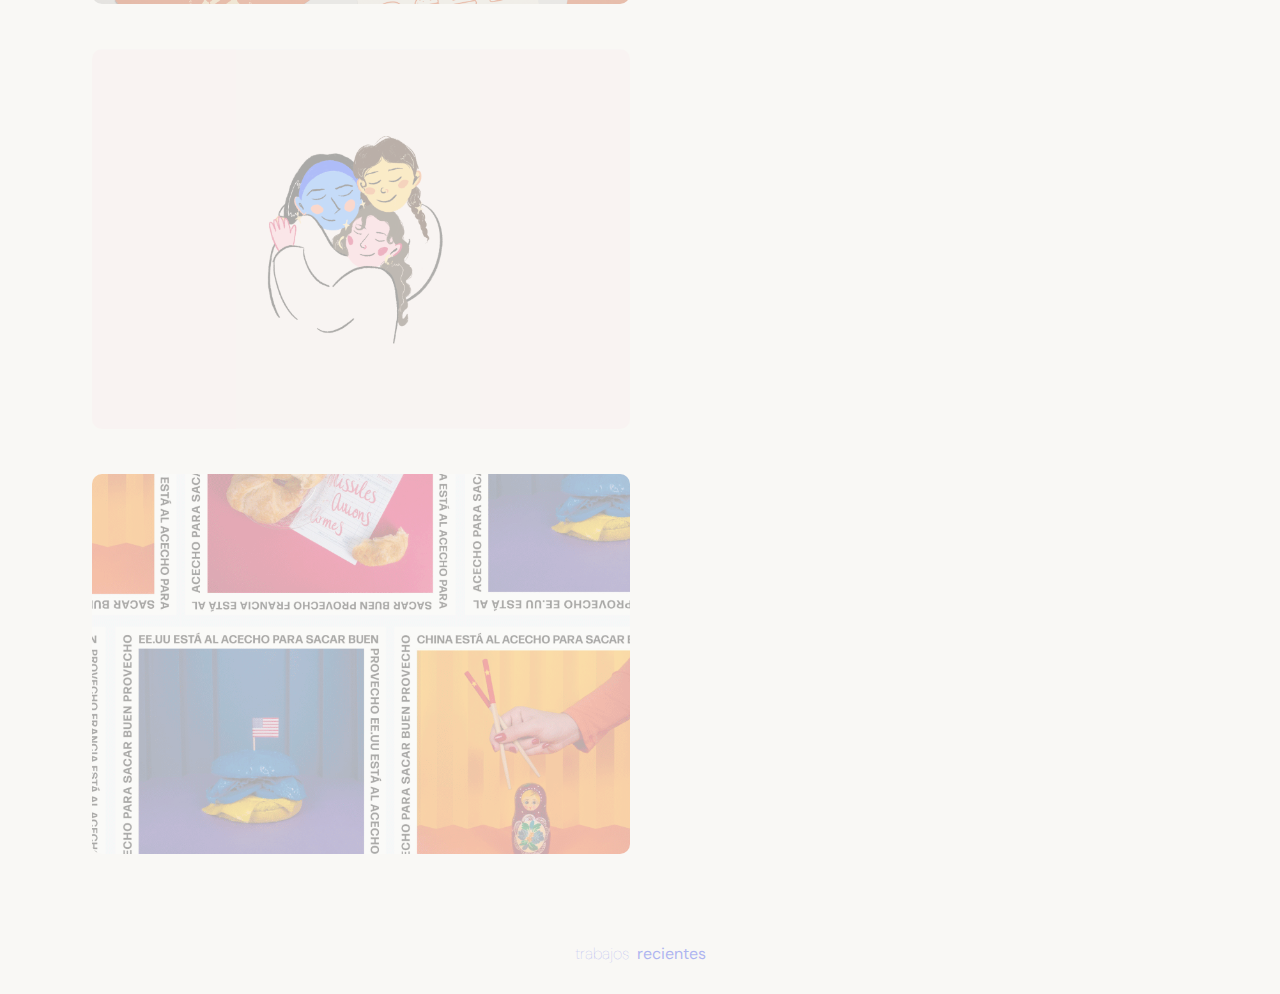
==== commit 21611e2c: "holis" ====
--- a/ejercicio_final/index.html
+++ b/ejercicio_final/index.html
@@ -70,7 +70,8 @@
 
     </main>
     <footer>
-        <span class="end">trabajos &nbsp;<b>recientes</b> </span>
+        <span class="end">trabajos 
+            &nbsp;<b>recientes</b> </span>
     </footer>
 
 </body>
--- a/ejercicio_final/css/style.css
+++ b/ejercicio_final/css/style.css
@@ -127,3 +127,70 @@
     margin-bottom: 30px;
 }
 
+/* media query */
+
+/* Extra small devices (phones, 600px and down) */
+@media only screen and (max-width: 600px) {
+    #logo {
+        width: 50%;
+        margin-left: 70px;
+    }
+    .rrss {
+        display: none;
+    }
+    #cabecera {
+        width: 90%;
+    }
+  }
+  
+  /* Small devices (portrait tablets and large phones, 600px and up) */
+  @media only screen and (min-width: 600px) {
+    #logo {
+        width: 40%;
+    }
+    .rrss {
+        display: none;
+    }
+    #cabecera {
+        width: 80%;
+    }
+  }
+  
+  /* Medium devices (landscape tablets, 768px and up) */
+  @media only screen and (min-width: 768px) {
+    #logo {
+        width: 35%;
+    }
+    #cabecera {
+        width: 60%;
+    }
+    .rrss {
+        display: inline;
+    }
+  } 
+  
+  /* Large devices (laptops/desktops, 992px and up) */
+  @media only screen and (min-width: 992px) {
+    #logo {
+        width: 25%;
+    }
+    #cabecera {
+        width: 60%;
+    }
+    .rrss {
+        display: inline;
+    }
+  } 
+  
+  /* Extra large devices (large laptops and desktops, 1200px and up) */
+  @media only screen and (min-width: 1200px) {
+    #logo {
+        width: 25%;
+    }
+    #cabecera {
+        width: 60%;
+    }
+    .rrss {
+        display: inline;
+    }
+  }